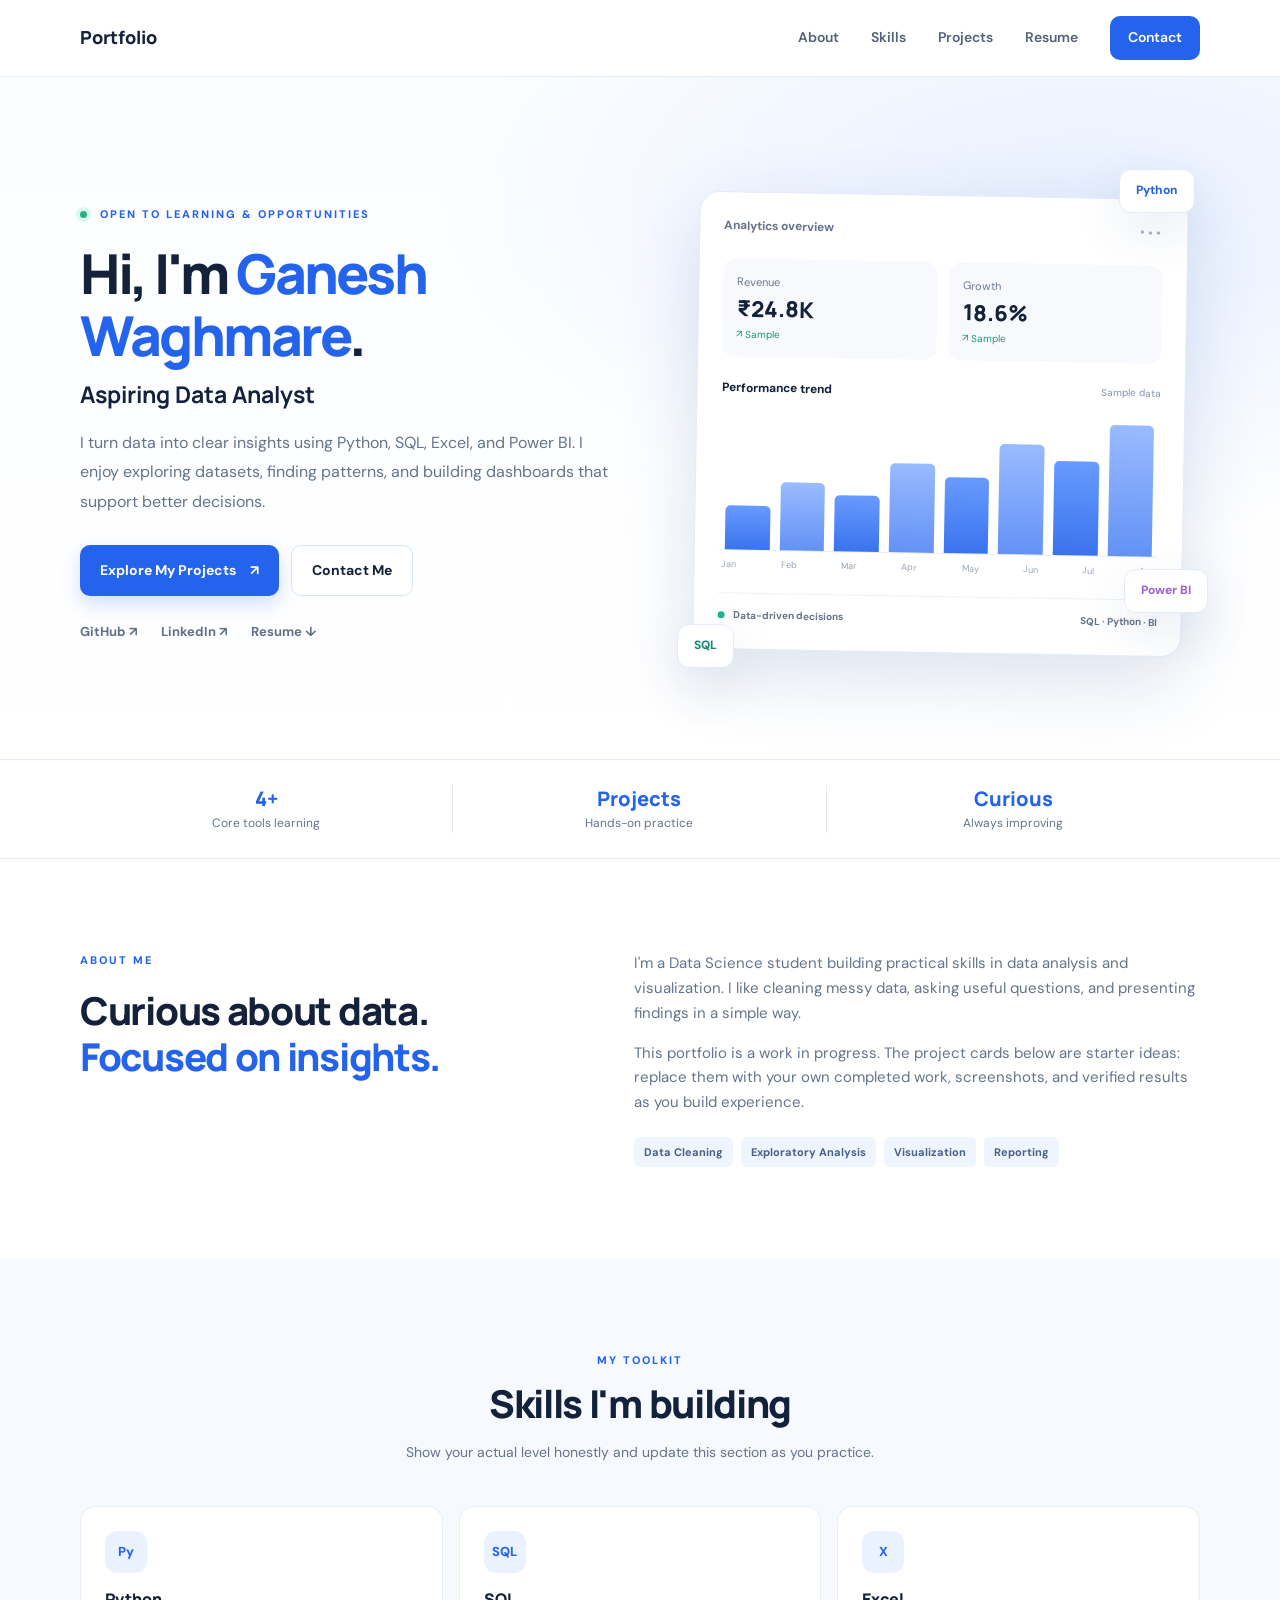
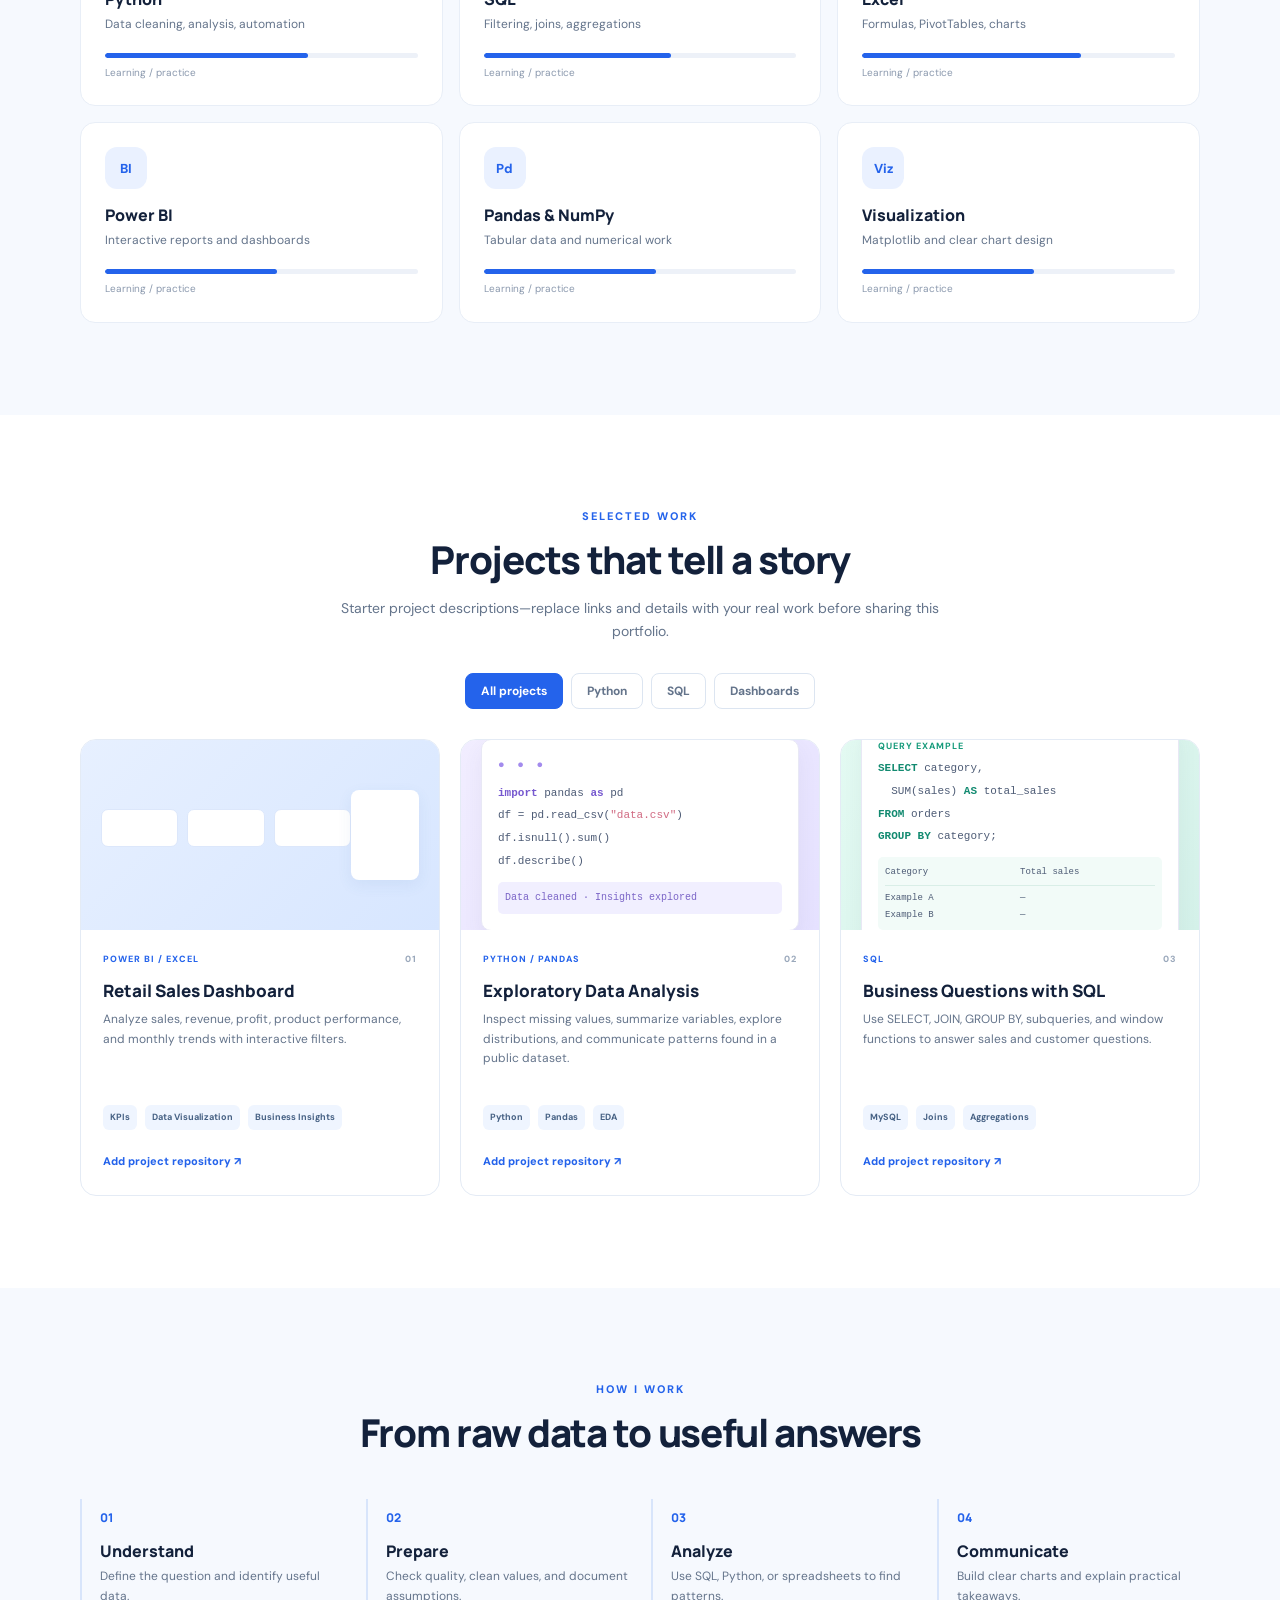
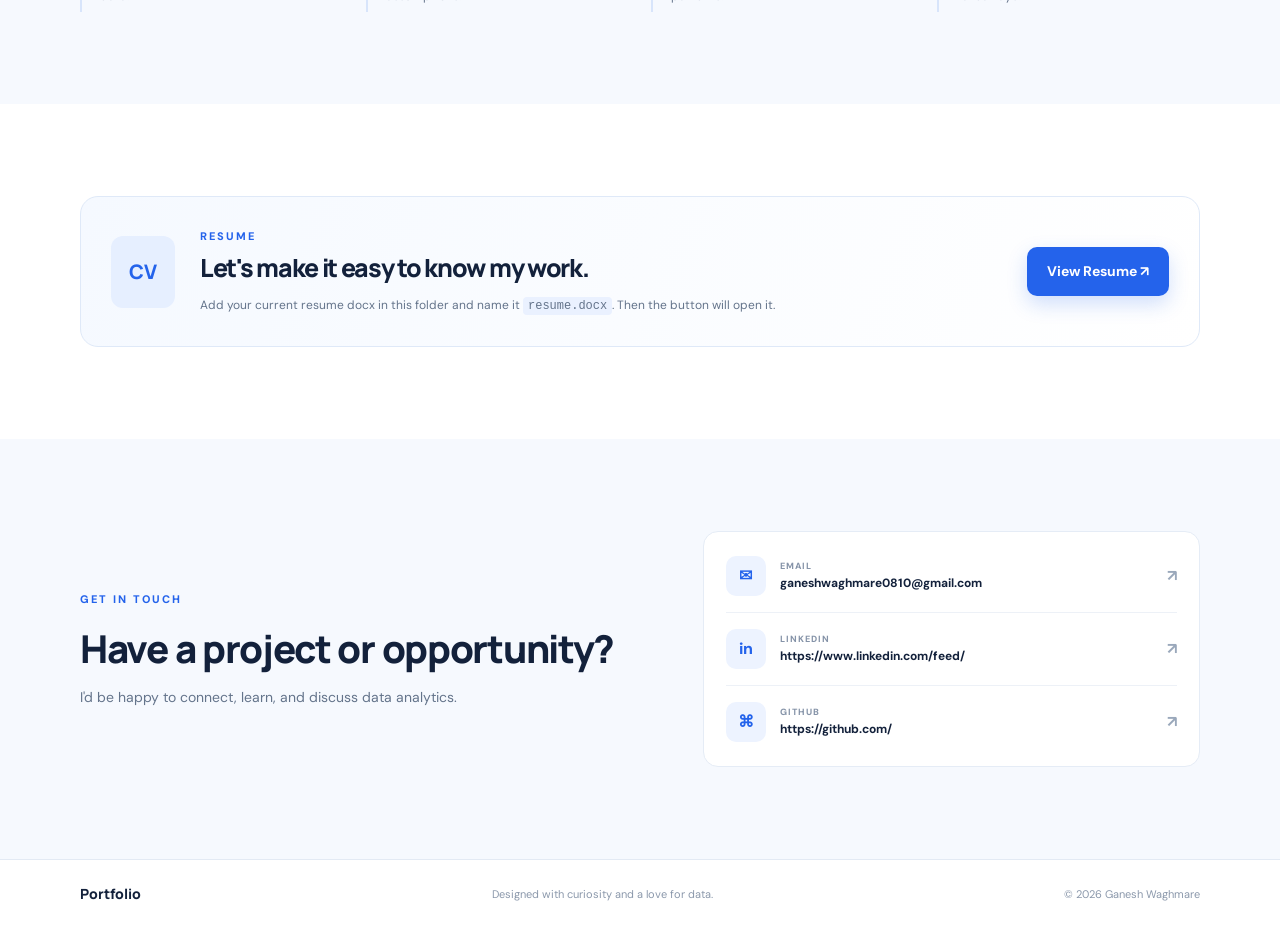
==== index.html @ 9e7d13a9 "Add files via upload" ====
<!DOCTYPE html>
<html lang="en">
<head>
  <meta charset="UTF-8">
  <meta name="viewport" content="width=device-width, initial-scale=1.0">
  <meta name="description" content="Data Analyst portfolio showcasing projects in Python, SQL, Excel, and Power BI.">
  <title>Ganesh Waghmare | Data Analyst Portfolio</title>
  <link rel="stylesheet" href="style.css">
  <script src="script.js" defer></script>
</head>
<body>
  <header class="site-header">
    <nav class="nav container" aria-label="Main navigation">
      <a class="brand" href="#home" aria-label="Portfolio home"> Portfolio</a>
      <button class="menu-toggle" id="menuToggle" aria-label="Toggle navigation" aria-expanded="false">☰</button>
      <div class="nav-links" id="navLinks">
        <a href="about (1).html">About</a>
        <a href="#skills">Skills</a>
        <a href="https://github.com/ganeshwaghmare0810-ship-it/Vendor_Sales_Dataanalisis_Project"
          target="_blank"
            rel="noopener noreferrer">
        Projects</a>

        <a href="resume.docx" target="_blank">Resume</a>
        <a class="nav-cta" href="#contact">Contact</a>
      </div>
    </nav>
  </header>

  <main>
    <section class="hero section" id="home">
      <div class="container hero-grid">
        <div class="hero-copy">
          <p class="eyebrow"><span class="status-dot"></span> OPEN TO LEARNING & OPPORTUNITIES</p>
          <h1>Hi, I'm <span class="blue-text">Ganesh Waghmare</span>.</h1>
          <h2>Aspiring Data Analyst</h2>
          <p class="hero-description">I turn data into clear insights using Python, SQL, Excel, and Power BI. I enjoy exploring datasets, finding patterns, and building dashboards that support better decisions.</p>
          <div class="hero-actions">
            <a class="button primary" href="#projects">Explore My Projects <span>↗</span></a>
            <a class="button secondary" href="#contact">Contact Me</a>
          </div>
          <div class="social-links">
            <a href="https://github.com/" target="_blank" rel="noreferrer">GitHub ↗</a>
            <a href="https://www.linkedin.com/" target="_blank" rel="noreferrer">LinkedIn ↗</a>
            <a href="#resume">Resume ↓</a>
          </div>
        </div>
        <div class="hero-art" aria-label="Data analytics illustration">
          <div class="art-card">
            <div class="art-top"><span>Analytics overview</span><span class="dots">•••</span></div>
            <div class="art-kpi-row">
              <div class="mini-kpi"><small>Revenue</small><strong>₹24.8K</strong><span>↗ Sample</span></div>
              <div class="mini-kpi"><small>Growth</small><strong>18.6%</strong><span>↗ Sample</span></div>
            </div>
            <div class="chart-title">Performance trend <span>Sample data</span></div>
            <div class="bars" aria-hidden="true">
              <i style="height:34%"></i><i style="height:52%"></i><i style="height:43%"></i><i style="height:68%"></i><i style="height:58%"></i><i style="height:84%"></i><i style="height:72%"></i><i style="height:100%"></i>
            </div>
            <div class="bar-labels"><span>Jan</span><span>Feb</span><span>Mar</span><span>Apr</span><span>May</span><span>Jun</span><span>Jul</span><span>Aug</span></div>
            <div class="art-footer"><span><b></b> Data-driven decisions</span><span>SQL · Python · BI</span></div>
          </div>
          <div class="floating-tag tag-python">Python</div>
          <div class="floating-tag tag-sql">SQL</div>
          <div class="floating-tag tag-bi">Power BI</div>
        </div>
      </div>
    </section>

    <section class="quick-stats">
      <div class="container stats-grid">
        <div><strong>4+</strong><span>Core tools learning</span></div>
        <div><strong>Projects</strong><span>Hands-on practice</span></div>
        <div><strong>Curious</strong><span>Always improving</span></div>
      </div>
    </section>

    <section class="section" id="about">
      <div class="container two-column">
        <div>
          <p class="eyebrow">ABOUT ME</p>
          <h2 class="section-title">Curious about data.<br><span class="blue-text">Focused on insights.</span></h2>
        </div>
        <div class="about-text">
          <p>I'm a Data Science student building practical skills in data analysis and visualization. I like cleaning messy data, asking useful questions, and presenting findings in a simple way.</p>
          <p>This portfolio is a work in progress. The project cards below are starter ideas: replace them with your own completed work, screenshots, and verified results as you build experience.</p>
          <div class="about-pills"><span>Data Cleaning</span><span>Exploratory Analysis</span><span>Visualization</span><span>Reporting</span></div>
        </div>
      </div>
    </section>

    <section class="section soft-section" id="skills">
      <div class="container">
        <div class="section-heading">
          <p class="eyebrow">MY TOOLKIT</p>
          <h2 class="section-title">Skills I'm building</h2>
          <p class="section-subtitle">Show your actual level honestly and update this section as you practice.</p>
        </div>
        <div class="skills-grid">
          <article class="skill-card"><div class="skill-icon">Py</div><h3>Python</h3><p>Data cleaning, analysis, automation</p><div class="skill-track"><span style="width:65%"></span></div><small>Learning / practice</small></article>
          <article class="skill-card"><div class="skill-icon">SQL</div><h3>SQL</h3><p>Filtering, joins, aggregations</p><div class="skill-track"><span style="width:60%"></span></div><small>Learning / practice</small></article>
          <article class="skill-card"><div class="skill-icon">X</div><h3>Excel</h3><p>Formulas, PivotTables, charts</p><div class="skill-track"><span style="width:70%"></span></div><small>Learning / practice</small></article>
          <article class="skill-card"><div class="skill-icon">BI</div><h3>Power BI</h3><p>Interactive reports and dashboards</p><div class="skill-track"><span style="width:55%"></span></div><small>Learning / practice</small></article>
          <article class="skill-card"><div class="skill-icon">Pd</div><h3>Pandas & NumPy</h3><p>Tabular data and numerical work</p><div class="skill-track"><span style="width:55%"></span></div><small>Learning / practice</small></article>
          <article class="skill-card"><div class="skill-icon">Viz</div><h3>Visualization</h3><p>Matplotlib and clear chart design</p><div class="skill-track"><span style="width:55%"></span></div><small>Learning / practice</small></article>
        </div>
      </div>
    </section>

    <section class="section" id="projects">
      <div class="container">
        <div class="section-heading">
          <p class="eyebrow">SELECTED WORK</p>
          <h2 class="section-title">Projects that tell a story</h2>
          <p class="section-subtitle">Starter project descriptions—replace links and details with your real work before sharing this portfolio.</p>
        </div>
        <div class="project-filters" role="group" aria-label="Filter projects">
          <button class="filter-button active" data-filter="all">All projects</button>
          <button class="filter-button" data-filter="python">Python</button>
          <button class="filter-button" data-filter="sql">SQL</button>
          <button class="filter-button" data-filter="dashboard">Dashboards</button>
        </div>
        <div class="projects-grid" id="projectsGrid">
          <article class="project-card" data-category="dashboard">
            <div class="project-visual visual-blue"><div class="mock-kpis"><i></i><i></i><i></i></div><div class="mock-chart"><span></span><span></span><span></span><span></span><span></span><span></span></div><div class="mock-lines"></div></div>
            <div class="project-body"><div class="project-meta"><span>POWER BI / EXCEL</span><span class="project-number">01</span></div><h3>Retail Sales Dashboard</h3><p>Analyze sales, revenue, profit, product performance, and monthly trends with interactive filters.</p><div class="tag-row"><span>KPIs</span><span>Data Visualization</span><span>Business Insights</span></div><a class="project-link" href="https://github.com/" target="_blank" rel="noreferrer">Add project repository ↗</a></div>
          </article>
          <article class="project-card" data-category="python">
            <div class="project-visual visual-lavender"><div class="code-window"><div class="code-dots">● ● ●</div><p><b>import</b> pandas <b>as</b> pd</p><p>df = pd.read_csv(<em>"data.csv"</em>)</p><p>df.isnull().sum()</p><p>df.describe()</p><div class="code-result">Data cleaned · Insights explored</div></div></div>
            <div class="project-body"><div class="project-meta"><span>PYTHON / PANDAS</span><span class="project-number">02</span></div><h3>Exploratory Data Analysis</h3><p>Inspect missing values, summarize variables, explore distributions, and communicate patterns found in a public dataset.</p><div class="tag-row"><span>Python</span><span>Pandas</span><span>EDA</span></div><a class="project-link" href="https://github.com/" target="_blank" rel="noreferrer">Add project repository ↗</a></div>
          </article>
          <article class="project-card" data-category="sql">
            <div class="project-visual visual-mint"><div class="sql-window"><div class="sql-label">QUERY EXAMPLE</div><p><b>SELECT</b> category,</p><p>&nbsp;&nbsp;SUM(sales) <b>AS</b> total_sales</p><p><b>FROM</b> orders</p><p><b>GROUP BY</b> category;</p><div class="sql-output"><span>Category</span><span>Total sales</span><hr><span>Example A</span><span>—</span><span>Example B</span><span>—</span></div></div></div>
            <div class="project-body"><div class="project-meta"><span>SQL</span><span class="project-number">03</span></div><h3>Business Questions with SQL</h3><p>Use SELECT, JOIN, GROUP BY, subqueries, and window functions to answer sales and customer questions.</p><div class="tag-row"><span>MySQL</span><span>Joins</span><span>Aggregations</span></div><a class="project-link" href="https://github.com/" target="_blank" rel="noreferrer">Add project repository ↗</a></div>
          </article>
        </div>
      </div>
    </section>

    <section class="section soft-section" id="process">
      <div class="container">
        <div class="section-heading"><p class="eyebrow">HOW I WORK</p><h2 class="section-title">From raw data to useful answers</h2></div>
        <div class="process-grid">
          <div class="process-item"><span>01</span><h3>Understand</h3><p>Define the question and identify useful data.</p></div>
          <div class="process-item"><span>02</span><h3>Prepare</h3><p>Check quality, clean values, and document assumptions.</p></div>
          <div class="process-item"><span>03</span><h3>Analyze</h3><p>Use SQL, Python, or spreadsheets to find patterns.</p></div>
          <div class="process-item"><span>04</span><h3>Communicate</h3><p>Build clear charts and explain practical takeaways.</p></div>
        </div>
      </div>
    </section>

    <section class="section" id="resume">
      <div class="container resume-panel">
        <div class="resume-symbol">CV</div>
        <div class="resume-copy"><p class="eyebrow">RESUME</p><h2 class="section-title">Let's make it easy to know my work.</h2><p>Add your current resume docx in this folder and name it <code>resume.docx</code>. Then the button will open it.</p></div>
        <a class="button primary" href="resume.docx" target="_blank" rel="noreferrer">View Resume ↗</a>
      </div>
    </section>

    <section class="section contact-section" id="contact">
      <div class="container contact-grid">
        <div><p class="eyebrow">GET IN TOUCH</p><h2 class="section-title">Have a project or opportunity?</h2><p class="section-subtitle">I'd be happy to connect, learn, and discuss data analytics.</p></div>
        <div class="contact-card">
          <a href="ganeshwaghmare0810@gmail.com"><span class="contact-icon">✉</span><span><small>EMAIL</small><strong>ganeshwaghmare0810@gmail.com</strong></span><b>↗</b></a>
          <a href="https://www.linkedin.com/feed/" target="_blank" rel="noreferrer"><span class="contact-icon">in</span><span><small>LINKEDIN</small><strong>https://www.linkedin.com/feed/</strong></span><b>↗</b></a>
          <a href="https://github.com/" target="_blank" rel="noreferrer"><span class="contact-icon">⌘</span><span><small>GITHUB</small><strong>https://github.com/</strong></span><b>↗</b></a>
        </div>
      </div>
    </section>
  </main>

  <footer class="footer"><div class="container footer-inner"><a class="brand" href="#home"> Portfolio</a><p>Designed with curiosity and a love for data.</p><p>© <span id="year"></span> Ganesh Waghmare</p></div></footer>
</body>
</html>
---- style.css ----
@import url('https://fonts.googleapis.com/css2?family=DM+Sans:wght@400;500;600;700&family=Manrope:wght@400;500;600;700;800&display=swap');
:root{--blue:#2463eb;--blue-dark:#1747b8;--ink:#13213b;--muted:#64748b;--line:#e3eaf4;--pale:#f4f8ff;--white:#fff;--shadow:0 18px 50px rgba(27,67,130,.10)}
*{box-sizing:border-box}html{scroll-behavior:smooth;scroll-padding-top:84px}body{margin:0;font-family:'DM Sans',sans-serif;color:var(--ink);background:#fff;line-height:1.65}a{color:inherit;text-decoration:none}.container{width:min(1120px,calc(100% - 40px));margin:auto}.site-header{position:sticky;top:0;z-index:10;background:rgba(255,255,255,.92);backdrop-filter:blur(14px);border-bottom:1px solid rgba(227,234,244,.85)}.nav{height:76px;display:flex;align-items:center;justify-content:space-between}.brand{display:flex;align-items:center;gap:10px;font-family:Manrope,sans-serif;font-weight:800;font-size:18px}.brand span{display:grid;place-items:center;width:38px;height:38px;border-radius:12px;color:#fff;background:var(--blue);font-size:13px;letter-spacing:.3px}.nav-links{display:flex;align-items:center;gap:32px;color:#52617a;font-size:14px;font-weight:600}.nav-links a:hover,.social-links a:hover{color:var(--blue)}.nav-links .nav-cta{background:var(--blue);color:#fff;padding:10px 18px;border-radius:10px}.menu-toggle{display:none;border:0;background:none;font-size:25px;color:var(--ink)}.section{padding:92px 0}.hero{padding:88px 0 76px;background:radial-gradient(ellipse at 85% 20%,#e8f0ff 0,rgba(232,240,255,0) 42%),linear-gradient(180deg,#fbfdff 0,#fff 100%);overflow:hidden}.hero-grid{display:grid;grid-template-columns:1.02fr .98fr;align-items:center;gap:60px}.eyebrow{font-size:11px;letter-spacing:2px;font-weight:800;color:var(--blue);margin:0 0 18px}.status-dot{display:inline-block;width:7px;height:7px;background:#20b486;border-radius:50%;margin-right:8px;box-shadow:0 0 0 4px #ddf8ed}.hero h1{font:800 clamp(36px,4.3vw,58px)/1.13 Manrope,sans-serif;letter-spacing:-2.5px;margin:0 0 12px}.blue-text{color:var(--blue)}.hero h2{font:700 23px Manrope,sans-serif;margin:0 0 18px}.hero-description{max-width:560px;color:var(--muted);font-size:16px;line-height:1.85}.hero-actions{display:flex;flex-wrap:wrap;gap:12px;margin:28px 0 25px}.button{display:inline-flex;align-items:center;justify-content:center;gap:14px;border-radius:10px;padding:13px 20px;font-weight:700;font-size:14px;transition:transform .2s,box-shadow .2s}.button:hover{transform:translateY(-2px)}.button.primary{background:var(--blue);color:#fff;box-shadow:0 8px 20px #2463eb35}.button.primary:hover{background:var(--blue-dark)}.button.secondary{border:1px solid #d9e3f1;background:#fff;color:var(--ink)}.social-links{display:flex;gap:24px;font-size:13px;color:#61708a;font-weight:700}.hero-art{position:relative;padding:30px 15px}.art-card{position:relative;z-index:1;padding:24px;background:#fff;border:1px solid #e4ebf6;border-radius:20px;box-shadow:0 25px 75px rgba(37,80,150,.16);transform:rotate(1deg)}.art-top,.art-footer{display:flex;justify-content:space-between;align-items:center;font-size:12px;font-weight:700;color:#64748b}.dots{letter-spacing:3px;color:#a7b4c9}.art-kpi-row{display:grid;grid-template-columns:1fr 1fr;gap:12px;margin:22px 0}.mini-kpi{background:#f7f9fd;padding:14px;border-radius:12px;display:grid;gap:3px}.mini-kpi small{font-size:11px;color:#6b7890}.mini-kpi strong{font:800 22px Manrope}.mini-kpi span{font-size:10px;color:#159c76}.chart-title{display:flex;justify-content:space-between;font-size:12px;font-weight:700;margin-bottom:12px}.chart-title span{font-size:10px;color:#91a0b6;font-weight:500}.bars{height:140px;display:flex;align-items:end;gap:10px;padding:8px 6px 0;border-bottom:1px solid #e8edf5}.bars i{display:block;flex:1;background:linear-gradient(180deg,#5790ff,#2463eb);border-radius:5px 5px 0 0;opacity:.9}.bars i:nth-child(2n){background:linear-gradient(180deg,#8eb3ff,#5286f4)}.bar-labels{display:flex;justify-content:space-between;font-size:9px;color:#98a5b8;padding:7px 3px 20px}.art-footer{border-top:1px solid #eef2f8;padding-top:14px;font-size:10px}.art-footer b{display:inline-block;width:7px;height:7px;border-radius:50%;background:#18b88b;margin-right:6px}.floating-tag{position:absolute;z-index:2;background:#fff;border:1px solid #e4ebf6;border-radius:12px;padding:11px 16px;box-shadow:var(--shadow);font-weight:800;font-size:12px}.tag-python{top:4px;right:5px;color:#2764cf}.tag-sql{bottom:15px;left:-4px;color:#168a79}.tag-bi{right:-8px;bottom:70px;color:#9b62d3}.quick-stats{border-top:1px solid var(--line);border-bottom:1px solid var(--line);background:#fff}.stats-grid{display:grid;grid-template-columns:repeat(3,1fr);padding:25px 0}.stats-grid div{display:flex;flex-direction:column;align-items:center;gap:2px;border-right:1px solid var(--line)}.stats-grid div:last-child{border:0}.stats-grid strong{font:800 20px Manrope;color:var(--blue)}.stats-grid span{font-size:12px;color:var(--muted)}.two-column{display:grid;grid-template-columns:.9fr 1.1fr;gap:90px;align-items:start}.section-title{font:800 clamp(28px,3vw,40px)/1.22 Manrope,sans-serif;letter-spacing:-1.3px;margin:0}.about-text{color:var(--muted);font-size:15px}.about-text p:first-child{margin-top:0}.about-pills,.tag-row{display:flex;flex-wrap:wrap;gap:8px;margin-top:22px}.about-pills span,.tag-row span{font-size:11px;font-weight:700;color:#466184;background:#eff5ff;padding:6px 10px;border-radius:6px}.soft-section{background:#f6f9fe}.section-heading{text-align:center;max-width:650px;margin:0 auto 42px}.section-heading .eyebrow{margin-bottom:12px}.section-subtitle{color:var(--muted);font-size:14px;margin:13px 0 0}.skills-grid{display:grid;grid-template-columns:repeat(3,1fr);gap:16px}.skill-card{padding:24px;background:#fff;border:1px solid #e8eef7;border-radius:15px;transition:transform .2s,box-shadow .2s}.skill-card:hover,.project-card:hover{transform:translateY(-4px);box-shadow:var(--shadow)}.skill-icon{display:grid;place-items:center;width:42px;height:42px;border-radius:12px;background:#eaf1ff;color:var(--blue);font-weight:800;font-size:13px}.skill-card h3,.project-card h3,.process-item h3{font:800 16px Manrope;margin:15px 0 5px}.skill-card p,.process-item p{font-size:12px;color:var(--muted);margin:0}.skill-track{height:5px;background:#edf1f8;border-radius:9px;overflow:hidden;margin-top:18px}.skill-track span{display:block;height:100%;border-radius:9px;background:var(--blue)}.skill-card small{font-size:10px;color:#8a98ad;display:block;margin-top:7px}.project-filters{display:flex;justify-content:center;flex-wrap:wrap;gap:8px;margin:-12px 0 30px}.filter-button{border:1px solid #dce5f1;border-radius:8px;background:#fff;color:#64748b;font:700 12px 'DM Sans';padding:9px 15px;cursor:pointer}.filter-button.active,.filter-button:hover{background:var(--blue);border-color:var(--blue);color:#fff}.projects-grid{display:grid;grid-template-columns:repeat(3,1fr);gap:20px}.project-card{border:1px solid #e4ebf5;border-radius:16px;overflow:hidden;background:#fff;transition:transform .2s,box-shadow .2s}.project-card[hidden]{display:none}.project-visual{height:190px;display:flex;align-items:center;justify-content:center;padding:20px;overflow:hidden}.visual-blue{background:linear-gradient(135deg,#e7f0ff,#d7e6ff)}.visual-lavender{background:linear-gradient(135deg,#f1edff,#e5e1ff)}.visual-mint{background:linear-gradient(135deg,#e3faf2,#d4f1e9)}.mock-kpis{display:flex;gap:9px;width:100%;margin-bottom:13px}.mock-kpis i{height:38px;flex:1;background:#fff;border:1px solid #dce7fb;border-radius:7px}.mock-chart{height:90px;display:flex;align-items:end;gap:8px;padding:12px 14px 0;background:#fff;border-radius:8px;box-shadow:0 5px 15px #426bb015}.mock-chart span{flex:1;background:#7ca7ff;border-radius:3px 3px 0 0}.mock-chart span:nth-child(1){height:35%}.mock-chart span:nth-child(2){height:55%}.mock-chart span:nth-child(3){height:45%}.mock-chart span:nth-child(4){height:80%}.mock-chart span:nth-child(5){height:65%}.mock-chart span:nth-child(6){height:100%;background:#2463eb}.code-window,.sql-window{width:100%;padding:16px;background:#fff;border:1px solid #e8e8f5;border-radius:10px;box-shadow:0 10px 20px #4b4b7710;font:11px/1.8 monospace;color:#4d5b75}.code-dots{color:#a38bed;letter-spacing:3px;margin-bottom:8px}.code-window p,.sql-window p{margin:3px 0}.code-window b,.sql-window b{color:#7658cf}.code-window em{color:#d16b83;font-style:normal}.code-result{margin-top:10px;padding:7px;background:#f1efff;border-radius:5px;color:#7b65c7;font-size:10px}.sql-label{font:bold 9px 'DM Sans';letter-spacing:1px;color:#159a7a;margin-bottom:7px}.sql-window b{color:#128a70}.sql-output{display:grid;grid-template-columns:1fr 1fr;margin-top:10px;background:#f2fbf8;padding:7px;border-radius:5px;font-size:9px}.sql-output hr{grid-column:span 2;width:100%;border:0;border-top:1px solid #d9eee7}.project-body{padding:22px}.project-meta{display:flex;justify-content:space-between;align-items:center;color:var(--blue);font-size:9px;font-weight:800;letter-spacing:1px}.project-number{color:#9aa8bb}.project-card h3{font-size:17px;margin:12px 0 8px}.project-body p{color:var(--muted);font-size:12px;min-height:78px;margin:0}.tag-row{margin:17px 0}.tag-row span{font-size:9px;padding:5px 7px}.project-link{font-size:11px;color:var(--blue);font-weight:800}.process-grid{display:grid;grid-template-columns:repeat(4,1fr);gap:22px}.process-item{padding:5px 0 5px 18px;border-left:2px solid #d8e5fb}.process-item>span{font:800 12px Manrope;color:var(--blue)}.process-item h3{margin:10px 0 5px}.resume-panel{display:flex;align-items:center;gap:25px;border:1px solid #dfe9f8;border-radius:18px;padding:30px;background:linear-gradient(110deg,#f5f9ff,#fff)}.resume-symbol{flex:0 0 64px;height:72px;display:grid;place-items:center;background:#e6efff;border-radius:12px;color:var(--blue);font:800 20px Manrope}.resume-copy{flex:1}.resume-copy .eyebrow{margin-bottom:8px}.resume-copy .section-title{font-size:25px}.resume-copy p:last-child{color:var(--muted);font-size:12px;margin-bottom:0}.resume-copy code{background:#eaf1ff;padding:2px 5px;border-radius:4px}.contact-section{background:#f6f9fe}.contact-grid{display:grid;grid-template-columns:1fr .9fr;gap:70px;align-items:center}.contact-card{background:#fff;border:1px solid #e5ecf6;border-radius:15px;padding:8px 22px}.contact-card>a{display:flex;align-items:center;gap:14px;padding:16px 0;border-bottom:1px solid #edf1f7}.contact-card>a:last-child{border:0}.contact-icon{display:grid;place-items:center;flex:0 0 40px;height:40px;border-radius:10px;background:#edf3ff;color:var(--blue);font-weight:800}.contact-card>a>span:nth-child(2){display:grid;flex:1}.contact-card small{font-size:9px;letter-spacing:1px;color:#8593a8;font-weight:800}.contact-card strong{font-size:12px;overflow-wrap:anywhere}.contact-card>a>b{color:#9aa8bb}.footer{border-top:1px solid var(--line);padding:22px 0}.footer-inner{display:flex;align-items:center;justify-content:space-between;gap:18px}.footer .brand{font-size:14px}.footer .brand span{width:30px;height:30px;font-size:10px;border-radius:9px}.footer p{font-size:11px;color:#8b98ab;margin:0}
@media(max-width:900px){.hero-grid{gap:25px}.hero h1{font-size:44px}.projects-grid{grid-template-columns:repeat(2,1fr)}.projects-grid .project-card:last-child{grid-column:auto}.two-column{gap:40px}.skills-grid{grid-template-columns:repeat(2,1fr)}.contact-grid{gap:35px}}
@media(max-width:680px){.container{width:min(100% - 30px,520px)}.nav{height:66px}.menu-toggle{display:block}.nav-links{display:none;position:absolute;top:65px;left:0;right:0;padding:18px 22px 22px;background:#fff;border-bottom:1px solid var(--line);box-shadow:0 15px 25px #142b4b0d;flex-direction:column;align-items:stretch;gap:16px}.nav-links.open{display:flex}.nav-links .nav-cta{text-align:center}.hero{padding:60px 0 45px}.hero-grid,.two-column,.contact-grid{grid-template-columns:1fr;gap:28px}.hero h1{font-size:40px;letter-spacing:-1.7px}.hero h2{font-size:20px}.hero-description{font-size:14px}.hero-art{padding:20px 12px}.art-card{padding:18px}.floating-tag{font-size:10px;padding:8px 11px}.section{padding:65px 0}.stats-grid{padding:18px 0}.stats-grid strong{font-size:16px}.stats-grid span{font-size:10px;text-align:center}.section-title{font-size:30px}.skills-grid,.projects-grid{grid-template-columns:1fr}.project-visual{height:180px}.project-body p{min-height:0}.process-grid{grid-template-columns:repeat(2,1fr);gap:24px 14px}.resume-panel{align-items:flex-start;flex-wrap:wrap;padding:22px;gap:15px}.resume-copy{flex-basis:calc(100% - 85px)}.resume-copy .section-title{font-size:21px}.resume-panel>.button{width:100%}.footer-inner{flex-wrap:wrap;justify-content:center;text-align:center}.footer-inner .brand{width:100%;justify-content:center}.contact-card{padding:5px 14px}}
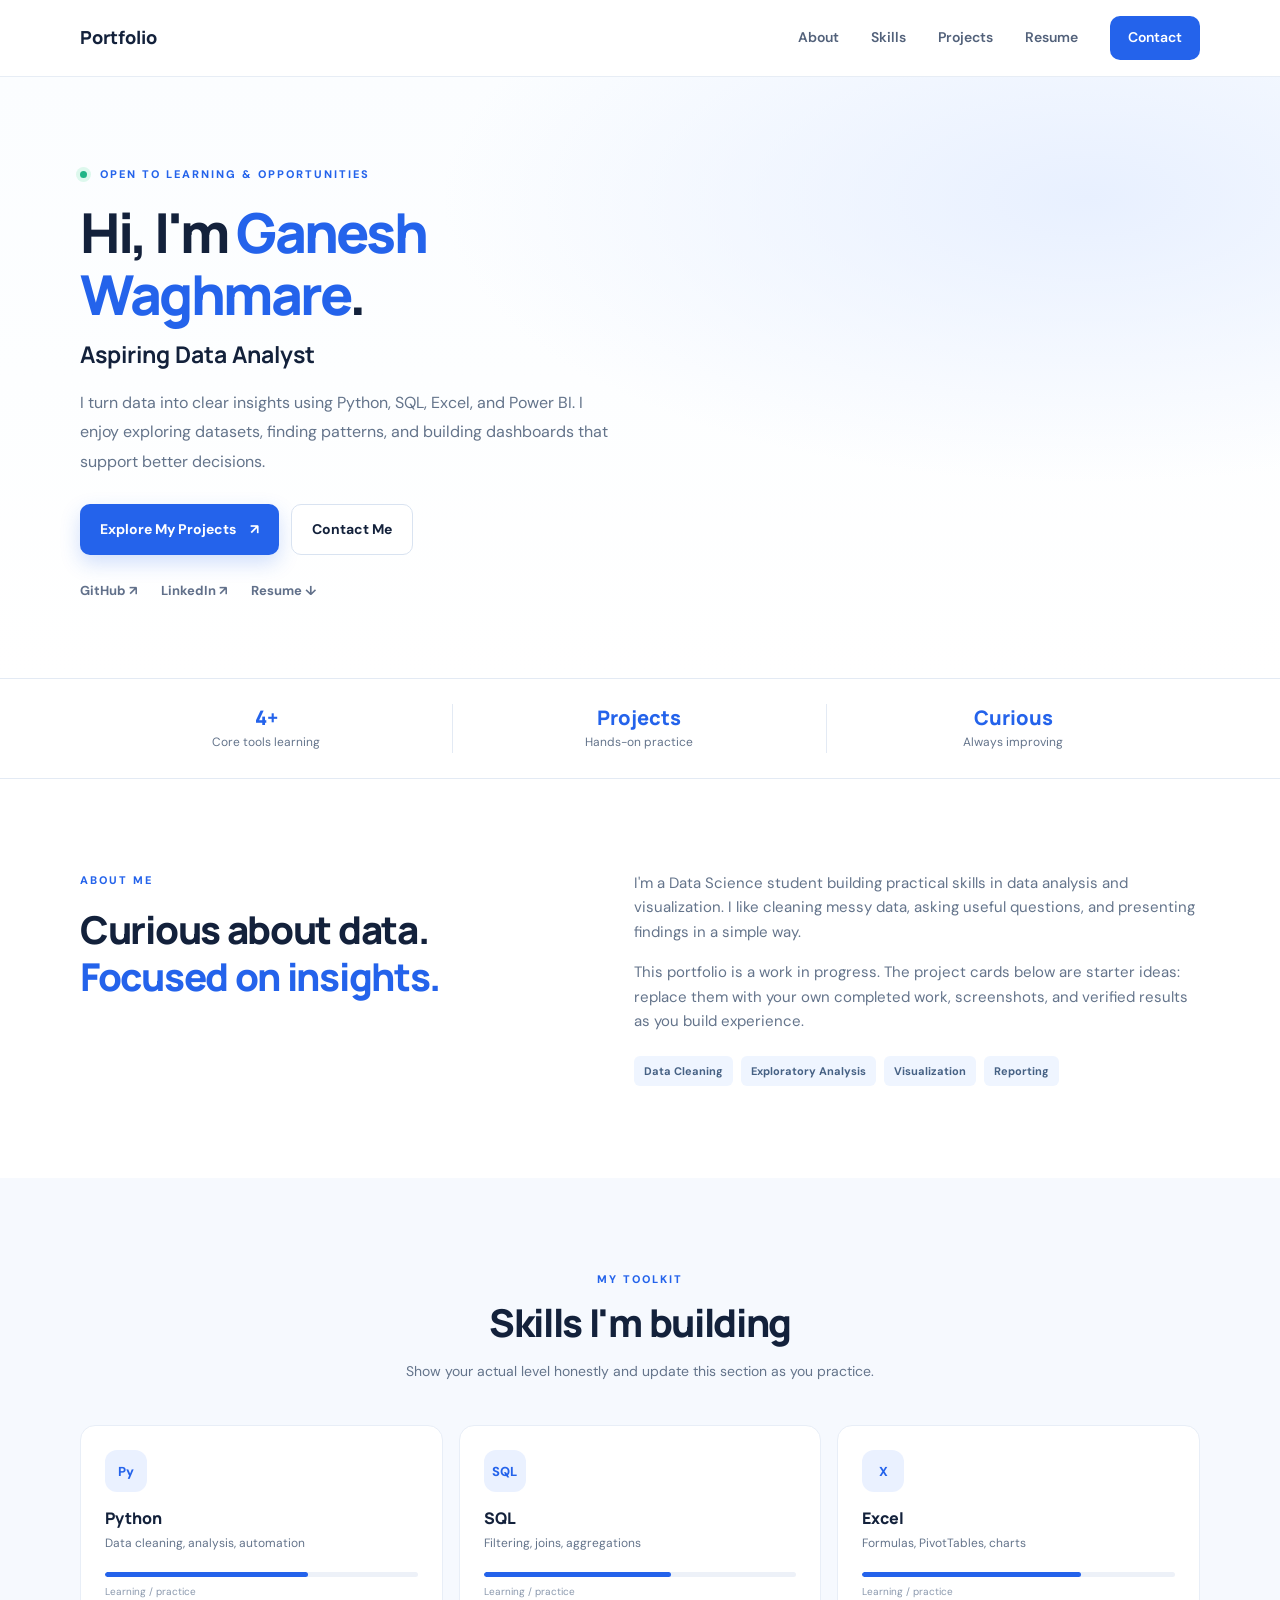
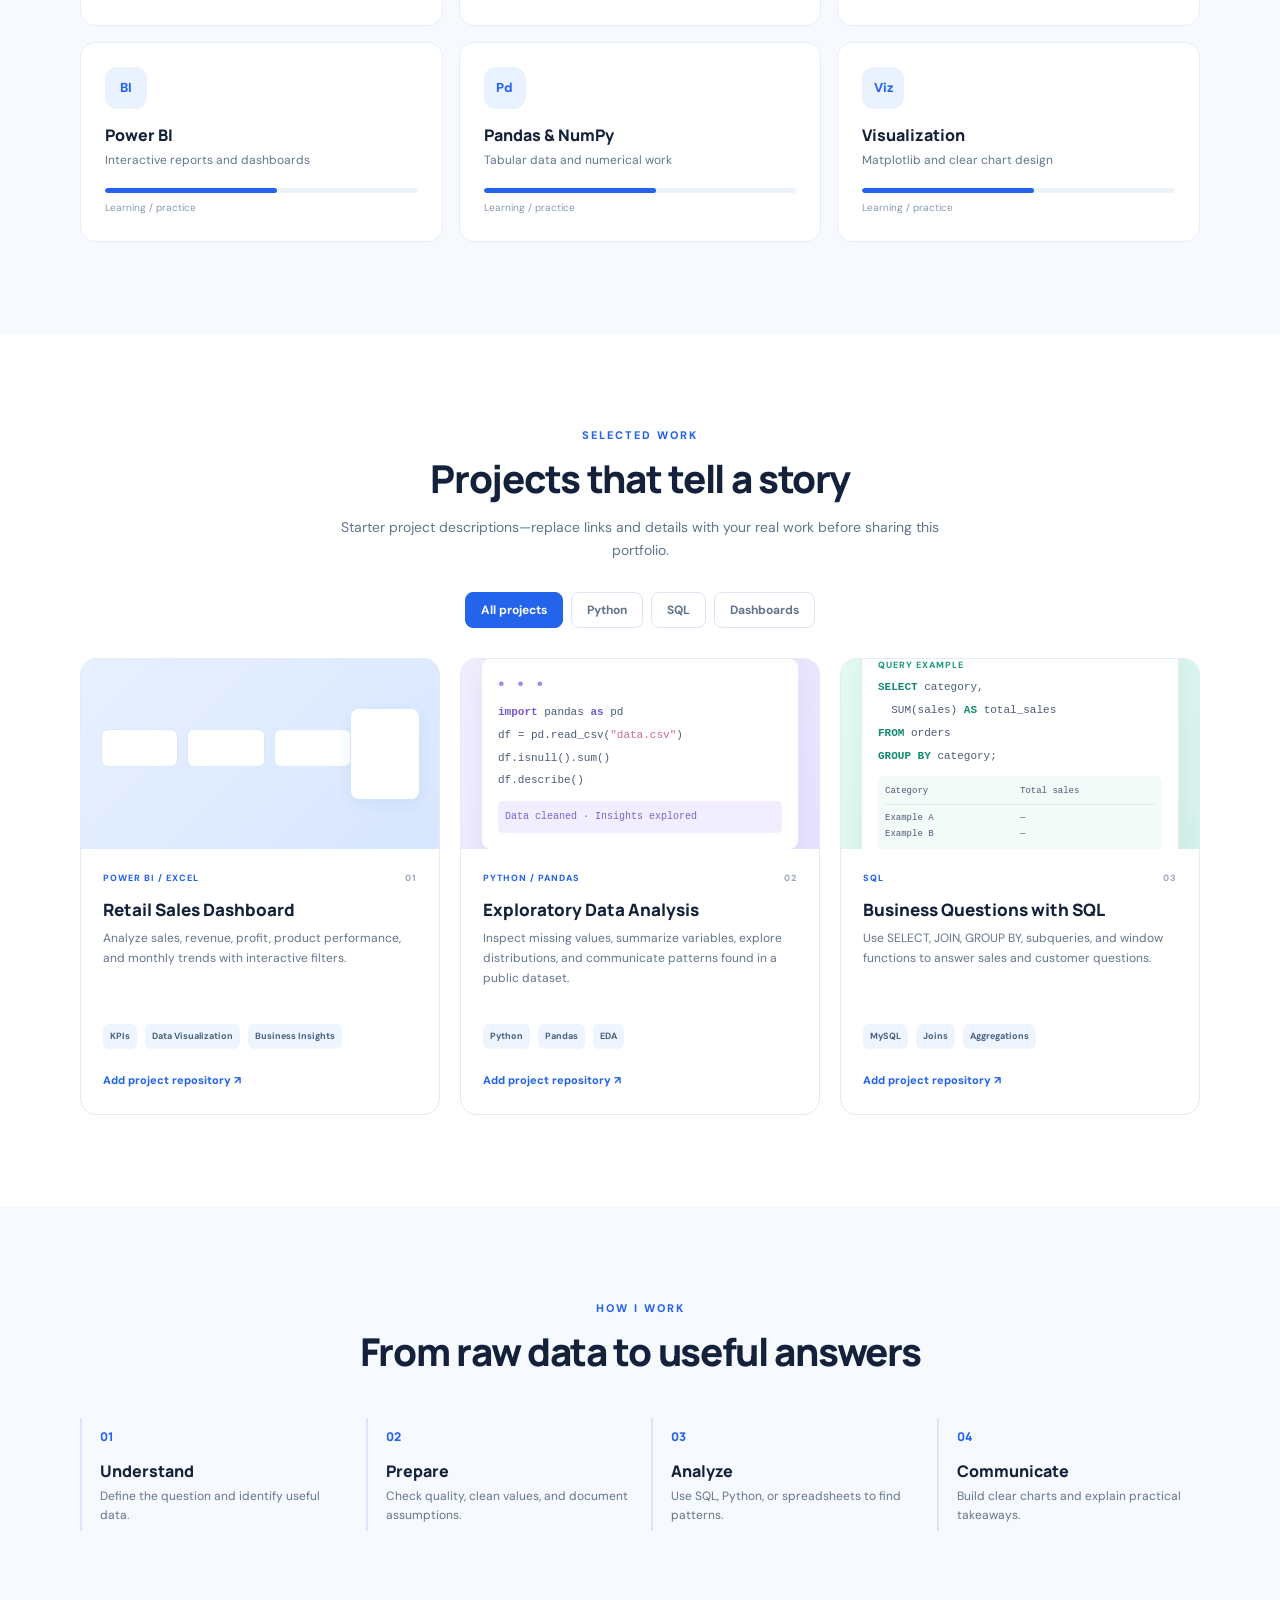
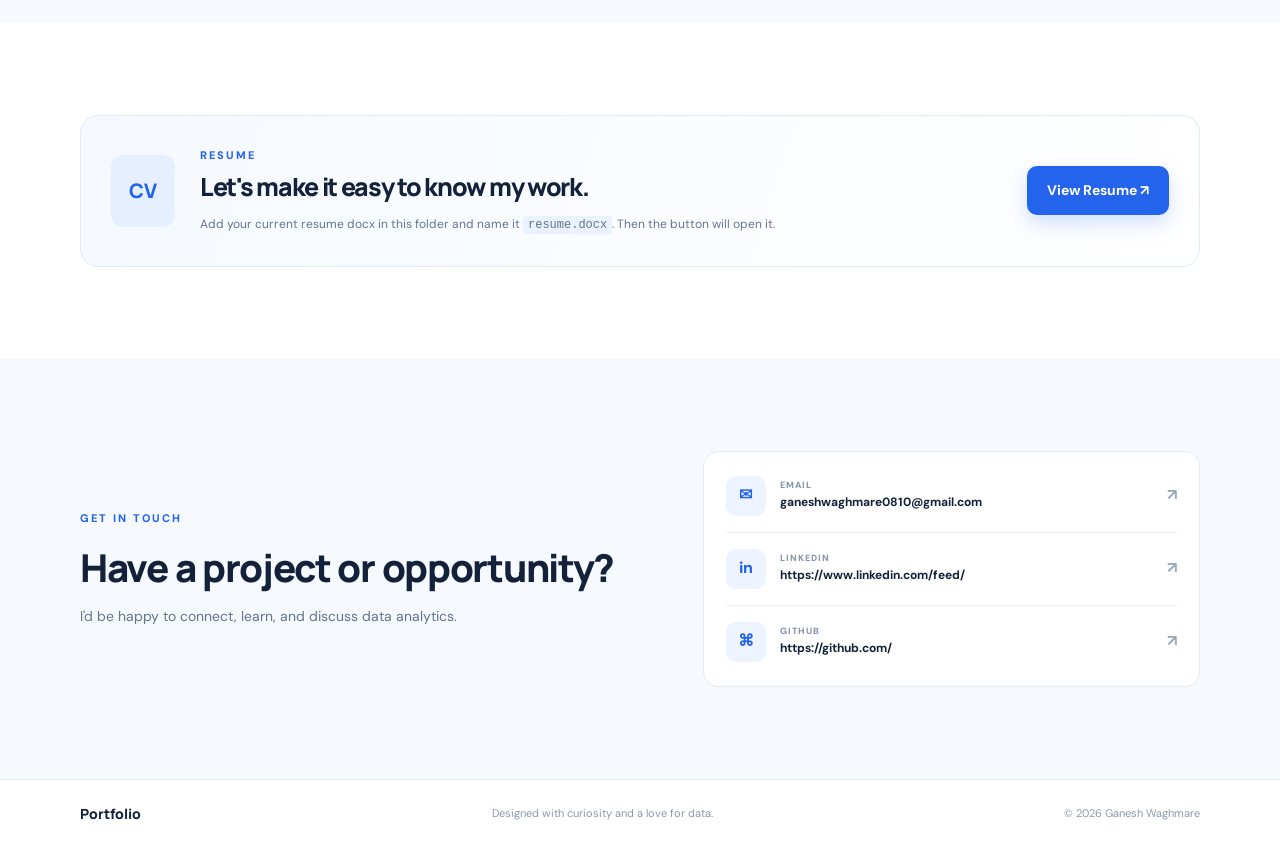
==== commit 26104e26: "Update index.html" ====
--- a/index.html
+++ b/index.html
@@ -45,24 +45,7 @@
             <a href="#resume">Resume ↓</a>
           </div>
         </div>
-        <div class="hero-art" aria-label="Data analytics illustration">
-          <div class="art-card">
-            <div class="art-top"><span>Analytics overview</span><span class="dots">•••</span></div>
-            <div class="art-kpi-row">
-              <div class="mini-kpi"><small>Revenue</small><strong>₹24.8K</strong><span>↗ Sample</span></div>
-              <div class="mini-kpi"><small>Growth</small><strong>18.6%</strong><span>↗ Sample</span></div>
-            </div>
-            <div class="chart-title">Performance trend <span>Sample data</span></div>
-            <div class="bars" aria-hidden="true">
-              <i style="height:34%"></i><i style="height:52%"></i><i style="height:43%"></i><i style="height:68%"></i><i style="height:58%"></i><i style="height:84%"></i><i style="height:72%"></i><i style="height:100%"></i>
-            </div>
-            <div class="bar-labels"><span>Jan</span><span>Feb</span><span>Mar</span><span>Apr</span><span>May</span><span>Jun</span><span>Jul</span><span>Aug</span></div>
-            <div class="art-footer"><span><b></b> Data-driven decisions</span><span>SQL · Python · BI</span></div>
-          </div>
-          <div class="floating-tag tag-python">Python</div>
-          <div class="floating-tag tag-sql">SQL</div>
-          <div class="floating-tag tag-bi">Power BI</div>
-        </div>
+        
       </div>
     </section>
 
